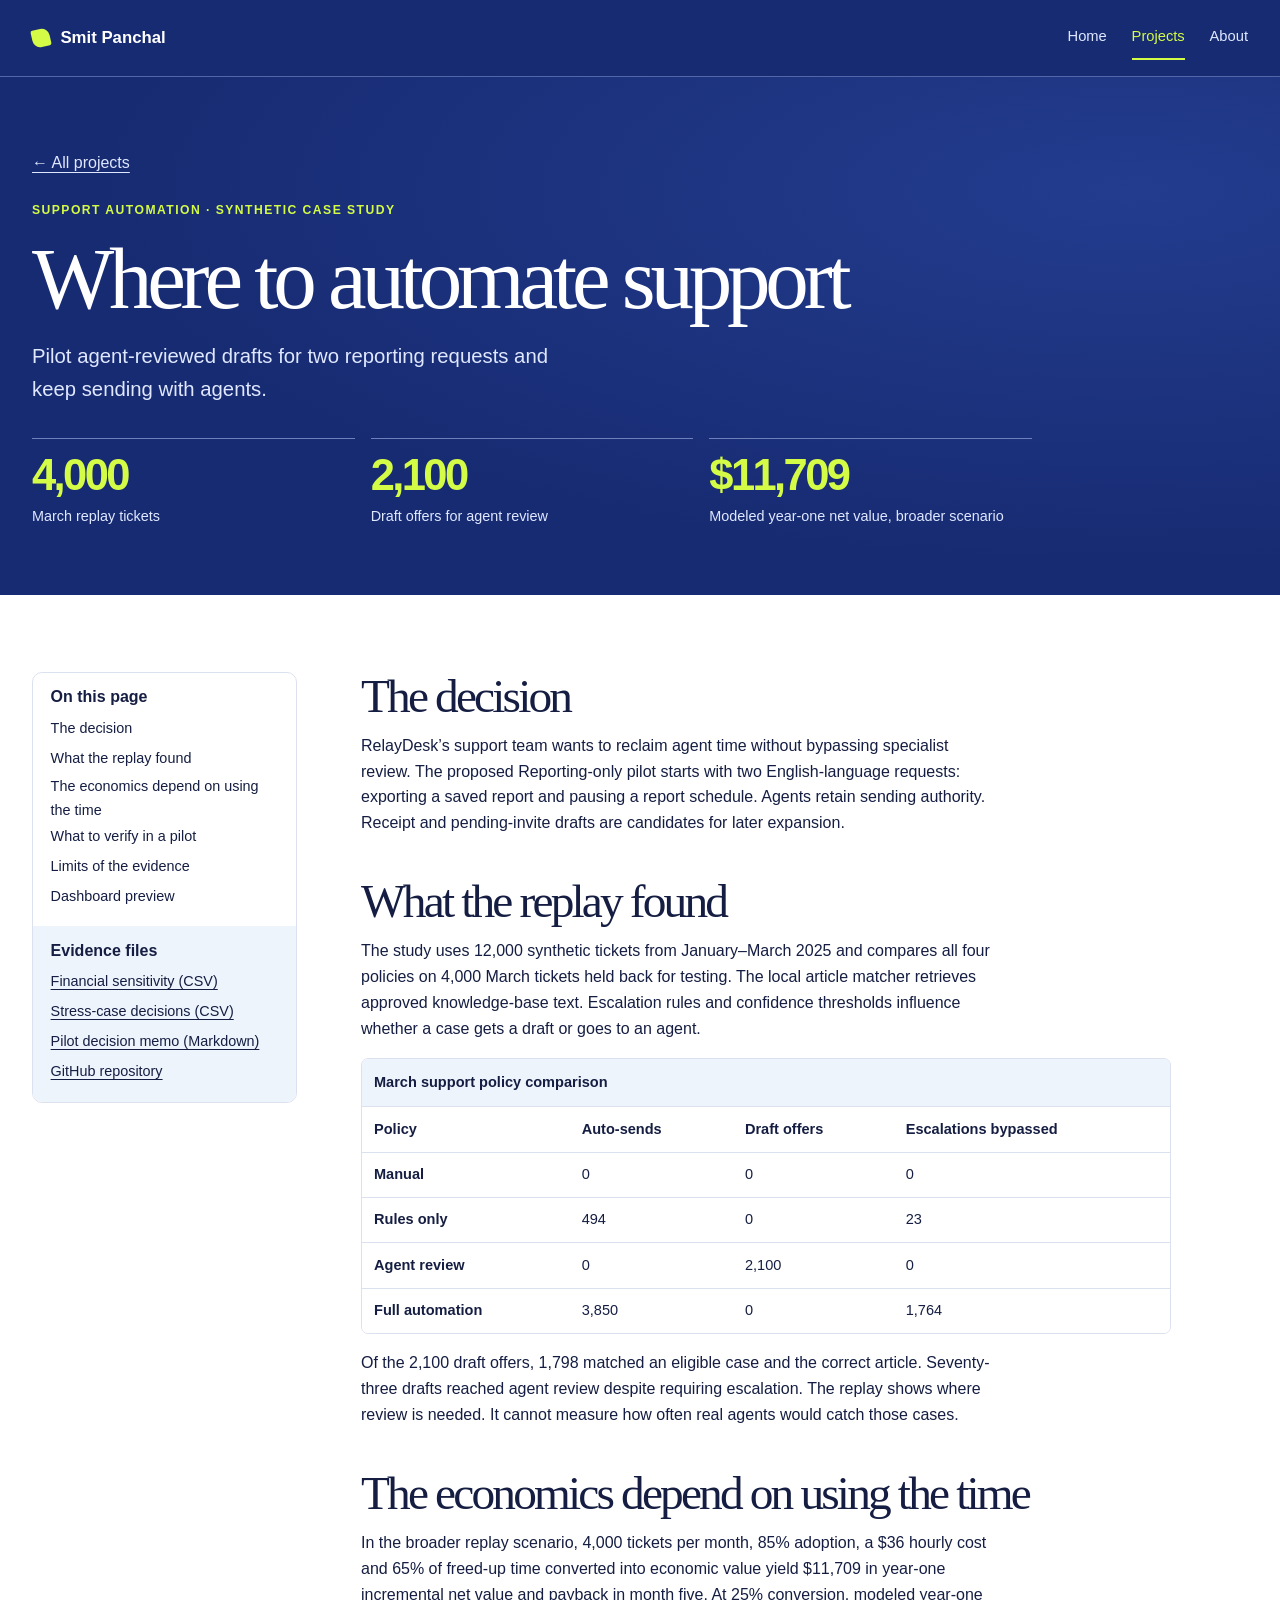
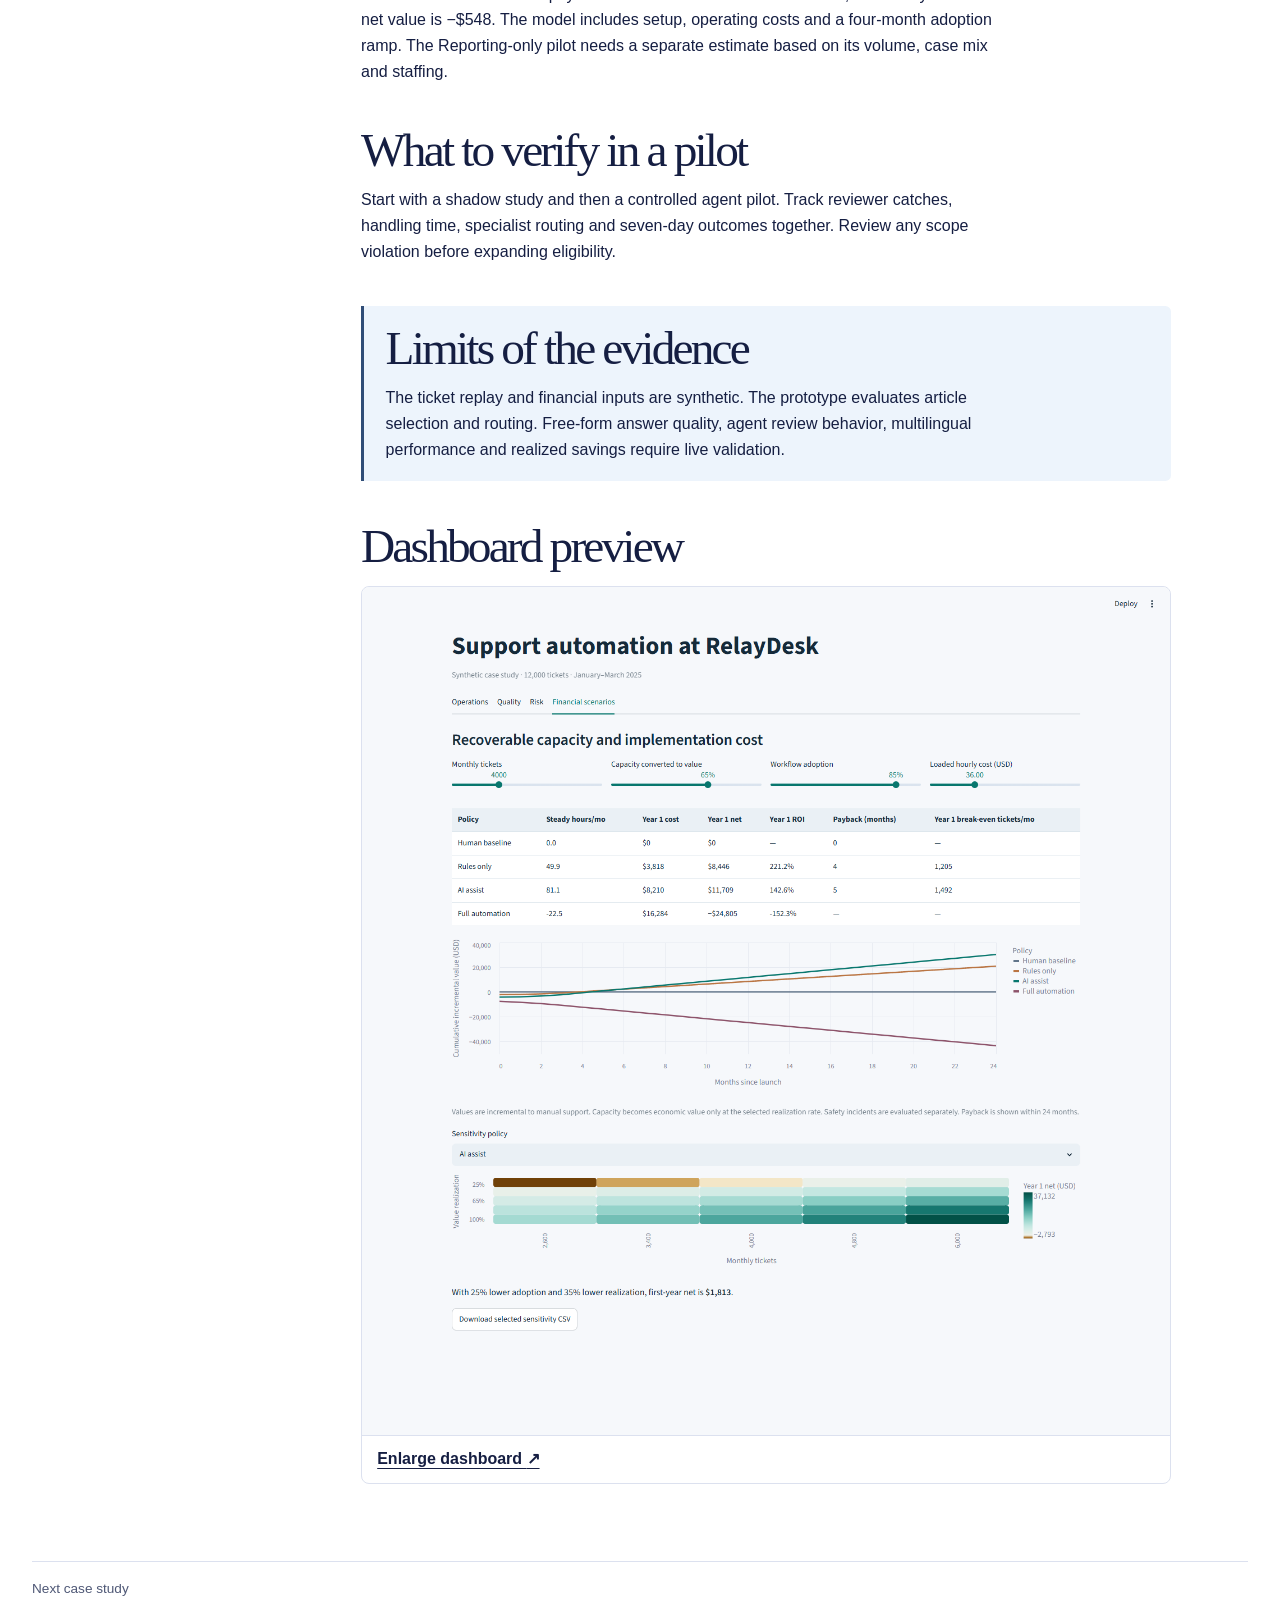
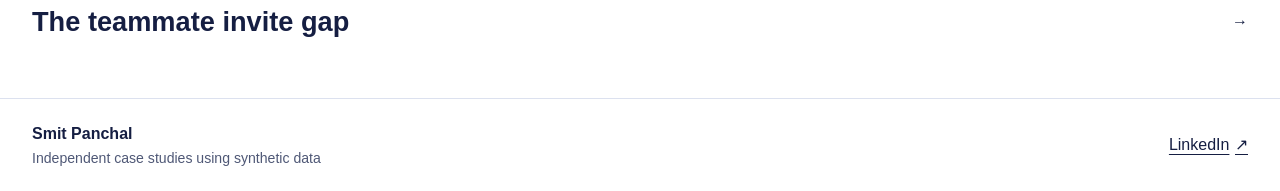
==== support-automation.html @ 5a7a0948 "Add portfolio source and evidence" ====
<!doctype html>
<html lang="en">
<head>
  <meta charset="utf-8">
  <meta name="viewport" content="width=device-width, initial-scale=1">
  <title>Where to automate support | Smit Panchal</title>
  <meta name="description" content="Compare four support workflows, inspect escalation failures, and model the economics of agent-reviewed drafts.">
  <meta property="og:title" content="Where to automate support | Smit Panchal">
  <meta property="og:description" content="Compare four support workflows, inspect escalation failures, and model the economics of agent-reviewed drafts.">
  <meta property="og:type" content="article">
  <meta property="og:site_name" content="Smit Panchal · AI Business Analyst">
  <link rel="canonical" href="https://itssmit1773-code.github.io/portfolio/support-automation.html">
  <meta property="og:url" content="https://itssmit1773-code.github.io/portfolio/support-automation.html">
  <meta property="og:image" content="https://itssmit1773-code.github.io/portfolio/assets/support-dashboard.png">
  <meta property="og:image:alt" content="Dashboard screenshot showing synthetic case study data">
  <meta name="twitter:card" content="summary_large_image">
  <meta name="theme-color" content="#172B72">
  <link rel="icon" href="assets/favicon.png" type="image/png">
  <link rel="stylesheet" href="assets/site.css">
  <script src="assets/profile.js" defer></script>
</head>
<body data-page="support-automation">
  <a class="skip" href="#main">Skip to content</a>
  <header class="site-header">
    <div class="wrap header-inner">
      <a class="brand" href="index.html"><span class="brand-mark" aria-hidden="true"></span>Smit Panchal</a>
      <nav aria-label="Main navigation">
        <a href="index.html">Home</a>
        <a href="projects.html" aria-current="location">Projects</a>
        <a href="about.html">About</a>
      </nav>
    </div>
  </header>
  <main id="main" tabindex="-1">

    <section class="case-top dark" data-accent="2">
      <div class="wrap case-hero">
        <a class="crumb" href="projects.html">← All projects</a>
        <p class="eyebrow">Support automation · Synthetic case study</p>
        <h1>Where to automate support</h1>
        <p class="intro">Pilot agent-reviewed drafts for two reporting requests and keep sending with agents.</p>
        <dl class="facts"><div><dt>March replay tickets</dt><dd>4,000</dd></div><div><dt>Draft offers for agent review</dt><dd>2,100</dd></div><div><dt>Modeled year-one net value, broader scenario</dt><dd>$11,709</dd></div></dl>
      </div>
    </section>
    <div class="wrap section case-grid" data-accent="2">
      <aside class="side" aria-label="Case study navigation and evidence">
        <nav class="case-nav" aria-label="In this case study">
          <h2>On this page</h2>
          <ul>
            <li><a href="#decision">The decision</a></li>
            <li><a href="#evidence">What the replay found</a></li>
            <li><a href="#economics">The economics depend on using the time</a></li>
            <li><a href="#pilot">What to verify in a pilot</a></li>
            <li><a href="#limits">Limits of the evidence</a></li>
            <li><a href="#dashboard">Dashboard preview</a></li>
          </ul>
        </nav>
        <section class="evidence" aria-labelledby="evidence-files">
          <h2 id="evidence-files">Evidence files</h2>
          <ul>
            <li><a href="assets/support-financial-sensitivity.csv" download>Financial sensitivity (CSV)</a></li>
            <li><a href="assets/support-challenge-decisions.csv" download>Stress-case decisions (CSV)</a></li>
            <li><a href="assets/support-decision-memo.md" download>Pilot decision memo (Markdown)</a></li>
            <li><a href="https://github.com/itssmit1773-code/genai-support-automation">GitHub repository</a></li>
          </ul>
        </section>
      </aside>
      <article class="case-article">
        <section id="decision">
          <h2>The decision</h2>
          <p>RelayDesk’s support team wants to reclaim agent time without bypassing specialist review. The proposed Reporting-only pilot starts with two English-language requests: exporting a saved report and pausing a report schedule. Agents retain sending authority. Receipt and pending-invite drafts are candidates for later expansion.</p>
        </section>
        <section id="evidence">
          <h2>What the replay found</h2>
          <p>The study uses 12,000 synthetic tickets from January–March 2025 and compares all four policies on 4,000 March tickets held back for testing. The local article matcher retrieves approved knowledge-base text. Escalation rules and confidence thresholds influence whether a case gets a draft or goes to an agent.</p>
          <div class="table-wrap" tabindex="0" role="region" aria-label="March support policy comparison"><table><caption>March support policy comparison</caption><thead><tr><th scope="col">Policy</th><th scope="col">Auto-sends</th><th scope="col">Draft offers</th><th scope="col">Escalations bypassed</th></tr></thead><tbody><tr><th scope="row">Manual</th><td>0</td><td>0</td><td>0</td></tr><tr><th scope="row">Rules only</th><td>494</td><td>0</td><td>23</td></tr><tr><th scope="row">Agent review</th><td>0</td><td>2,100</td><td>0</td></tr><tr><th scope="row">Full automation</th><td>3,850</td><td>0</td><td>1,764</td></tr></tbody></table></div>
          <p>Of the 2,100 draft offers, 1,798 matched an eligible case and the correct article. Seventy-three drafts reached agent review despite requiring escalation. The replay shows where review is needed. It cannot measure how often real agents would catch those cases.</p>
        </section>
        <section id="economics">
          <h2>The economics depend on using the time</h2>
          <p>In the broader replay scenario, 4,000 tickets per month, 85% adoption, a $36 hourly cost and 65% of freed-up time converted into economic value yield $11,709 in year-one incremental net value and payback in month five. At 25% conversion, modeled year-one net value is −$548. The model includes setup, operating costs and a four-month adoption ramp. The Reporting-only pilot needs a separate estimate based on its volume, case mix and staffing.</p>
        </section>
        <section id="pilot">
          <h2>What to verify in a pilot</h2>
          <p>Start with a shadow study and then a controlled agent pilot. Track reviewer catches, handling time, specialist routing and seven-day outcomes together. Review any scope violation before expanding eligibility.</p>
        </section>
        <section id="limits" class="notice">
          <h2>Limits of the evidence</h2>
          <p>The ticket replay and financial inputs are synthetic. The prototype evaluates article selection and routing. Free-form answer quality, agent review behavior, multilingual performance and realized savings require live validation.</p>
        </section>
        <section id="dashboard">
          <h2>Dashboard preview</h2>
          <figure class="screenshot">
            <a class="dashboard-preview" href="assets/support-dashboard.png" data-preview>
              <img src="assets/support-dashboard.png" width="1440" height="1510" alt="RelayDesk dashboard showing modeled financial scenarios for different support policies." loading="lazy" decoding="async">
              <span>Enlarge dashboard <span aria-hidden="true">↗</span></span>
            </a>
          </figure>
        </section>
      </article>
    </div>
    <nav class="wrap next-project" aria-label="Next case study">
      <a href="growth-retention.html"><span>Next case study</span><strong>The teammate invite gap</strong><span class="link-arrow" aria-hidden="true">→</span></a>
    </nav>
    <dialog class="preview-dialog" aria-labelledby="preview-title">
      <div class="dialog-bar">
        <h2 id="preview-title">Dashboard preview</h2>
        <a class="full-image">Open image file</a>
        <form method="dialog"><button type="submit" autofocus>Close <span aria-hidden="true">×</span></button></form>
      </div>
      <div class="dialog-image"></div>
    </dialog>
  </main>
  <footer class="site-footer">
    <div class="wrap foot-inner">
      <p><strong>Smit Panchal</strong><span>Independent case studies using synthetic data</span></p>
      <a href="https://www.linkedin.com/in/smitpanchal17">LinkedIn <span aria-hidden="true">↗</span></a>
    </div>
  </footer>
</body>
</html>
---- assets/site.css ----
:root {
  color-scheme: light;
  --paper: #ffffff;
  --white: #ffffff;
  --ink: #151e42;
  --muted: #4f5876;
  --line: #dce1ef;
  --blue: #172b72;
  --blue-light: #e0e8ff;
  --lime: #d4fb45;
  --accent: #253d8e;
  --wash: #edf1ff;
  --display: "Instrument Serif", Georgia, serif;
  --body: "Instrument Sans", "Segoe UI", sans-serif;
  font-family: var(--body);
}
* { box-sizing: border-box; }
body { margin: 0; background: var(--paper); color: var(--ink); font-size: 1rem; line-height: 1.62; }
[hidden] { display: none !important; }
a { color: inherit; text-underline-offset: .23em; }
a:hover { text-decoration-thickness: 2px; }
:focus-visible { outline: 3px solid var(--blue); outline-offset: 4px; }
.dark :focus-visible, .site-header :focus-visible { outline-color: var(--lime); }
img { display: block; max-width: 100%; height: auto; }
.wrap { width: min(1220px, calc(100% - 4rem)); margin-inline: auto; }
.skip { position: fixed; inset: .5rem auto auto .5rem; transform: translateY(-150%); z-index: 4; background: var(--lime); color: var(--ink); padding: .65rem 1rem; }
.skip:focus { transform: none; }
.site-header, .dark { color: var(--white); background: var(--blue); }
.site-header { border-bottom: 1px solid #5267a8; }
.header-inner, .foot-inner { display: flex; align-items: center; justify-content: space-between; gap: .35rem 1.75rem; flex-wrap: wrap; }
.header-inner { min-height: 76px; padding-block: .45rem; }
.brand { display: inline-flex; gap: .65rem; align-items: center; font-weight: 700; text-decoration: none; font-size: 1.05rem; min-height: 44px; }
.brand-mark { width: 18px; height: 18px; background: var(--lime); border-radius: 2px 8px 2px 8px; transform: rotate(-13deg); }
.site-header nav { display: flex; gap: .2rem 1.55rem; }
.site-header nav a { display: grid; place-items: center; min-height: 44px; text-decoration: none; border-bottom: 2px solid transparent; color: var(--blue-light); font-size: .92rem; }
.site-header nav a:hover, .site-header nav [aria-current] { color: var(--lime); border-color: var(--lime); }
h1, h2, h3, p { margin: 0 0 1rem; }
h1, h2, h3 { text-wrap: balance; }
h1, h2 { font-family: var(--display); font-weight: 400; letter-spacing: -.06em; line-height: 1.02; }
h1 { font-size: clamp(3.45rem, 7.8vw, 7rem); }
h2 { font-size: clamp(2.15rem, 4.7vw, 3.65rem); }
h3 { font-size: clamp(1.37rem, 2.15vw, 1.75rem); letter-spacing: -.045em; line-height: 1.16; }
.eyebrow { color: var(--accent); font-weight: 750; font-size: .76rem; text-transform: uppercase; letter-spacing: .12em; margin-bottom: .9rem; }
.dark .eyebrow { color: var(--lime); }
.intro { font-size: clamp(1.07rem, 2.1vw, 1.27rem); max-width: 48ch; color: var(--muted); }
.dark .intro { color: var(--blue-light); }
.hero-grid { display: grid; grid-template-columns: minmax(0, 1fr) minmax(0, 1fr); align-items: center; gap: 1rem 2rem; padding-block: clamp(2.65rem, 4.5vw, 4.75rem); }
.home-hero { position: relative; isolation: isolate; border-bottom: 1px solid var(--line); }
.home-hero::before {
  position: absolute; inset: 0; z-index: -1; content: "";
  background: var(--blue);
  clip-path: polygon(57% 0, 100% 0, 100% 100%, 47% 100%);
}
.hero-copy { padding-right: clamp(0rem, 2vw, 2rem); }
.hero-copy h1 {
  margin-bottom: 1.25rem; font-family: var(--body); font-weight: 750;
  font-size: clamp(3rem, 5.45vw, 5.5rem); letter-spacing: -.065em;
}
.hero-copy .intro { max-width: 40ch; }
.actions { display: flex; align-items: center; gap: .5rem 1.5rem; flex-wrap: wrap; margin-top: 1.55rem; }
.actions a { min-height: 44px; display: inline-flex; align-items: center; gap: .65rem; font-weight: 700; }
.button { display: inline-flex; gap: 1.25rem; justify-content: space-between; padding: .65rem 1.05rem; border: 1px solid var(--blue); border-radius: .36rem; background: var(--lime); color: var(--blue); text-decoration: none; }
.button:hover { background: #e6ff86; }
.link-arrow { display: inline-block; transition: transform .2s ease; }
a:hover .link-arrow, a:focus-visible .link-arrow { transform: translateX(.24rem); }

.hero-art { height: clamp(315px, 36vw, 450px); display: grid; place-items: center; position: relative; isolation: isolate; overflow: hidden; }
.art-grid { position: absolute; inset: 4%; background-image: radial-gradient(#9badf0 1px, transparent 1px); background-size: 19px 19px; opacity: .55; mask-image: radial-gradient(ellipse, #000 34%, transparent 73%); }
.scene { position: relative; width: 310px; height: 224px; perspective: 850px; display: grid; place-items: center; }
.chart-plane { position: relative; width: 295px; height: 162px; transform-style: preserve-3d; transform: rotateX(57deg) rotateZ(-33deg); transition: transform .55s cubic-bezier(.2,.65,.3,1); background: repeating-linear-gradient(0deg, transparent 0 26px, #6276b7 26px 27px), repeating-linear-gradient(90deg, #263c87 0 26px, #6276b7 26px 27px); border: 1px solid #8196dd; box-shadow: 12px 28px 0 #0c1b50, 14px 32px 50px #0c1b50; }
.cube { --depth: 49px; width: 46px; height: var(--depth); position: absolute; bottom: 50px; transform-style: preserve-3d; }
.cube i, .cube b, .cube em { position: absolute; display: block; backface-visibility: visible; }
.cube i { inset: auto 0 0; height: var(--height); background: var(--front); transform: rotateX(-90deg); transform-origin: bottom; }
.cube b { inset: 0 0 0 auto; width: var(--height); background: var(--edge); transform: rotateY(90deg); transform-origin: right; }
.cube em { inset: 0; background: var(--top); transform: translateZ(var(--height)); border: 1px solid #ffffff4f; }
.cube-one { left: 26px; --height: 49px; --front: #5776d2; --edge: #3f58ad; --top: #91a9f2; }
.cube-two { left: 91px; --height: 82px; --front: #7795e8; --edge: #4b69c4; --top: #adc0ff; }
.cube-three { left: 156px; --height: 116px; --front: #9fb6f0; --edge: #667fc9; --top: #e0e8ff; }
.cube-four { left: 221px; --height: 149px; --front: #b5db31; --edge: #86a924; --top: var(--lime); }
@media (hover: hover) and (pointer: fine) {
  .hero-art:hover .chart-plane { transform: rotateX(52deg) rotateZ(-29deg); }
}
.section { padding-block: clamp(2.8rem, 6vw, 5.2rem); }
.section-title { display: flex; align-items: baseline; justify-content: space-between; flex-wrap: wrap; gap: .2rem 1.5rem; margin-bottom: 1.3rem; }
.section-title p { color: var(--muted); }
.work-list { display: grid; grid-template-columns: repeat(3, minmax(0, 1fr)); gap: 1.05rem; }
[data-accent="1"] { --accent: #4052a6; --wash: #f0f2ff; }
[data-accent="2"] { --accent: #304d77; --wash: #edf4fc; }
.work-card { display: flex; flex-direction: column; position: relative; background: var(--white); border: 1px solid var(--line); border-radius: .72rem; transition: border-color .24s ease, box-shadow .24s ease; }
.work-card:hover, .work-card:focus-within { border-color: var(--accent); box-shadow: 0 13px 28px #172b7217; }
.work-card h3 a, .project-row h2 a { text-decoration: none; }
.work-card h3 a::after, .project-row h2 a::after { position: absolute; inset: 0; content: ""; border-radius: inherit; }
.work-card h3 a:hover, .project-row h2 a:hover { text-decoration: underline; text-decoration-thickness: .05em; }
.work-copy { padding: 1.35rem 3rem 1.15rem 1.3rem; }
.work-copy p:not(.eyebrow), .project-result p:last-child { color: var(--muted); }
.card-arrow { position: absolute; display: grid; place-items: center; border: 1px solid var(--line); background: var(--white); color: var(--ink); border-radius: 100%; width: 2.15rem; height: 2.15rem; inset: auto .75rem .8rem auto; transition: background .24s ease, color .24s ease, transform .24s ease; }
.work-card:hover .card-arrow, .work-card:focus-within .card-arrow, .project-row:hover .card-arrow, .project-row:focus-within .card-arrow { background: var(--accent); color: white; transform: translate(2px, -2px); }
.mini-chart { min-height: 236px; display: flex; flex-direction: column; background: var(--wash); margin: 0; padding: 1.2rem; border-radius: .65rem .65rem 0 0; }
.mini-chart figcaption { font-weight: 750; margin-bottom: .52rem; }
.bar-list { padding: 0; margin: 0; list-style: none; display: grid; gap: .37rem; font-size: .82rem; }
.bar-label { display: flex; justify-content: space-between; gap: .5rem; }
.bar-label strong, td { font-variant-numeric: tabular-nums; }
.track { display: block; background: #172b7220; height: .29rem; border-radius: 1rem; margin-top: .17rem; }
.fill { display: block; background: var(--accent); height: 100%; border-radius: inherit; }
[data-amount="100.00"] { width: 100.00%; }
[data-amount="78.16"] { width: 78.16%; }
[data-amount="44.45"] { width: 44.45%; }
[data-amount="31.62"] { width: 31.62%; }
[data-amount="25.30"] { width: 25.30%; }
[data-amount="18.93"] { width: 18.93%; }
[data-amount="13.70"] { width: 13.70%; }
[data-amount="0.57"] { width: 0.57%; }
[data-amount="0.00"] { width: 0.00%; }
[data-amount="44.10"] { width: 44.10%; }
.mini-chart .quiet { color: var(--muted); font-size: .78rem; margin: auto 0 0; padding-top: .62rem; }
.project-list { border-top: 1px solid var(--line); margin-top: 2.4rem; }
.project-row { display: grid; grid-template-columns: 1fr .9fr; gap: 1rem 2rem; position: relative; border-bottom: 1px solid var(--line); padding: 1.5rem 3.3rem 1.5rem 1rem; transition: background .24s ease; }
.project-row:hover, .project-row:focus-within { background: var(--wash); }
.project-row h2 { font-size: clamp(2rem, 4.2vw, 3.25rem); margin-bottom: .65rem; }
.project-row .card-arrow { inset: 1.5rem .6rem auto auto; }
.project-row .method { font-size: .88rem; color: var(--muted); }
.project-row p:last-child { margin-bottom: 0; }

.case-top { background: radial-gradient(ellipse at 88% 22%, #233c8e, var(--blue) 65%); }
.case-hero { padding-block: clamp(2rem, 5vw, 4.5rem); }
.case-hero h1 { max-width: 20ch; font-size: clamp(3rem, 6.8vw, 6rem); }
.crumb { display: inline-flex; align-items: center; min-height: 44px; margin-bottom: 1rem; color: var(--blue-light); }
.facts { display: grid; grid-template-columns: repeat(3, minmax(0, 1fr)); gap: .55rem 1rem; margin: 2rem 0 0; max-width: 1000px; }
.facts div { display: flex; flex-direction: column-reverse; justify-content: flex-end; border-top: 1px solid #6d80bc; padding-block: .75rem .15rem; }
.facts dt { font-size: .9rem; color: var(--blue-light); }
.facts dd { margin: 0 0 .35rem; color: var(--lime); font-size: clamp(1.55rem, 3.4vw, 2.9rem); letter-spacing: -.06em; font-weight: 650; line-height: 1.12; }
.case-grid { display: grid; grid-template-columns: minmax(0, 265px) minmax(0, 1fr); gap: 2rem clamp(2rem, 5vw, 5rem); align-items: start; }
.case-article { max-width: 810px; }
.case-article > section { scroll-margin-top: 1.25rem; }
.case-article > section + section { margin-top: 2.55rem; }
.case-article p { max-width: 71ch; }
.case-article h2 { font-size: clamp(2rem, 3.7vw, 3.1rem); margin-bottom: .8rem; }
.side { border: 1px solid var(--line); border-radius: .62rem; background: var(--white); }
.side nav, .side section { padding: .9rem 1.1rem; }
.side h2 { font: 700 1rem/1.25 var(--body); letter-spacing: 0; margin-bottom: .4rem; }
.side ul { padding: 0; margin: 0; list-style: none; }
.side a { display: inline-flex; align-items: center; min-height: 30px; font-size: .9rem; }
.case-nav a { text-decoration: none; }
.case-nav a:hover { text-decoration: underline; }
.evidence { background: var(--wash); border-radius: 0 0 .58rem .58rem; }
.notice { padding: 1.15rem 1.35rem; background: var(--wash); border-left: 3px solid var(--accent); border-radius: 0 .35rem .35rem 0; }
.notice p:last-child { margin-bottom: 0; }
.table-wrap { overflow: auto; border: 1px solid var(--line); border-radius: .45rem; margin-block: 1rem; }
table { border-collapse: collapse; width: 100%; background: var(--white); font-size: .91rem; }
caption { padding: .75rem; font-weight: 750; text-align: left; background: var(--wash); }
td, th { padding: .65rem .75rem; border-top: 1px solid var(--line); text-align: left; vertical-align: top; }
.screenshot { margin: 1rem 0 0; }
.dashboard-preview { display: block; border: 1px solid var(--line); border-radius: .5rem; background: var(--white); color: var(--ink); }
.dashboard-preview img { border-radius: .47rem .47rem 0 0; width: 100%; }
.dashboard-preview > span { display: block; padding: .68rem .95rem; font-weight: 700; border-top: 1px solid var(--line); }
.preview-dialog { color: var(--ink); width: min(95vw, 1400px); max-height: 94vh; padding: 0; background: var(--white); border: 1px solid var(--line); border-radius: .65rem; overflow: hidden; }
.preview-dialog[open] { display: flex; flex-direction: column; }
.preview-dialog::backdrop { background: #101d49dc; }
.dialog-bar { display: flex; gap: .35rem 1rem; flex-wrap: wrap; align-items: center; padding: .55rem 1rem; border-bottom: 1px solid var(--line); }
.dialog-bar h2 { font: 700 1rem/1.2 var(--body); letter-spacing: 0; margin: 0 auto 0 0; }
.dialog-bar button { border: 1px solid var(--line); border-radius: .3rem; padding: .35rem .7rem; min-height: 44px; background: var(--paper); color: inherit; cursor: pointer; font: 650 .92rem var(--body); }
.dialog-image { overflow: auto; }
.dialog-image img { margin-inline: auto; }
.next-project { border-top: 1px solid var(--line); margin-bottom: 2.4rem; }
.next-project a { display: grid; grid-template-columns: 1fr auto; align-items: center; padding: 1rem 0; text-decoration: none; }
.next-project a span:first-child { grid-column: 1 / -1; color: var(--muted); font-size: .85rem; }
.next-project strong { font-size: clamp(1.25rem, 3vw, 1.7rem); }
.next-project a:hover strong { text-decoration: underline; }
.about-grid { display: grid; grid-template-columns: 1fr .73fr; align-items: start; gap: 2rem clamp(2rem, 7vw, 6rem); }
.about-copy > p { max-width: 56ch; }
.about-methods { padding: clamp(1.25rem, 3vw, 2.2rem); border: 1px solid var(--line); border-radius: .65rem; background: var(--wash); }
.about-methods h2 { font-size: clamp(1.9rem, 3.2vw, 2.8rem); }
.about-methods dl { margin-bottom: 0; }
.about-methods dt { font-weight: 750; }
.about-methods dd { margin: .18rem 0 0; color: var(--muted); }
.about-methods dl div { border-top: 1px solid var(--line); padding-block: .7rem; }
.site-footer { border-top: 1px solid var(--line); }
.foot-inner { padding-block: 1.35rem; }
.foot-inner p { margin: 0; }
.foot-inner p span { display: block; color: var(--muted); font-size: .88rem; }
.foot-inner a { display: inline-flex; min-height: 44px; align-items: center; gap: .35rem; }
@media (prefers-reduced-motion: no-preference) {
  .reveal { animation: reveal .48s ease-out both; }
  @keyframes reveal {
    from { opacity: .72; transform: translateY(8px); }
    to { opacity: 1; transform: translateY(0); }
  }
  .reveal:focus-within { animation: none; }
}
@media (prefers-reduced-motion: reduce) {
  *, *::before, *::after { animation: none !important; transition: none !important; }
  .hero-art:hover .chart-plane { transform: rotateX(57deg) rotateZ(-33deg); }
  a:hover .link-arrow, a:focus-visible .link-arrow, .work-card:hover .card-arrow, .work-card:focus-within .card-arrow, .project-row:hover .card-arrow, .project-row:focus-within .card-arrow { transform: none; }
}
@media (min-width: 970px) and (min-height: 780px) {
  .side { position: sticky; top: 1.25rem; }
}
@media (max-width: 920px) {
  .work-list { grid-template-columns: 1fr; }
  .work-card { display: grid; grid-template-columns: minmax(0, .9fr) minmax(0, 1fr); }
  .mini-chart { min-height: auto; border-radius: .65rem 0 0 .65rem; }
}
@media (max-width: 720px) {
  .wrap { width: calc(100% - 2.4rem); }
  .hero-grid, .case-grid, .about-grid { grid-template-columns: 1fr; }
  .hero-grid { gap: 1.8rem; padding-block: 2.8rem 0; }
  .home-hero::before { display: none; }
  .hero-copy { padding-right: 0; }
  .hero-art { height: 260px; margin-inline: -1.2rem; background: var(--blue); clip-path: polygon(0 9%, 100% 0, 100% 100%, 0 100%); }
  .scene { scale: .76; translate: 0 11px; }
  .side { display: grid; grid-template-columns: 1fr 1fr; }
  .side a { min-height: 34px; }
  .evidence { border-radius: 0 .58rem .58rem 0; }
  .project-row { grid-template-columns: 1fr; gap: .7rem; padding-left: 0; }
}
@media (max-width: 490px) {
  .header-inner { gap: 0 1rem; min-height: 58px; }
  .site-header nav { gap: .75rem; }
  .brand { gap: .4rem; font-size: .95rem; }
  .brand-mark { width: 13px; height: 13px; }
  .site-header nav a { font-size: .85rem; }
  .work-card { display: flex; }
  .work-copy { order: -1; }
  .work-card .card-arrow { inset: 1rem .75rem auto auto; }
  .mini-chart { border-radius: 0 0 .65rem .65rem; }
  .facts { grid-template-columns: 1fr; margin-top: 1.4rem; }
  .facts div { flex-direction: row-reverse; justify-content: flex-end; gap: .6rem; align-items: baseline; }
  .facts dd { flex: 0 0 auto; }
  .side { grid-template-columns: 1fr; }
  .evidence { border-radius: 0 0 .58rem .58rem; }
  th, td { padding: .48rem .42rem; font-size: .82rem; }
  .hero-art { height: 235px; }
  .scene { scale: .69; translate: 0 14px; }
  .about-grid { padding-top: 2.4rem; }
}
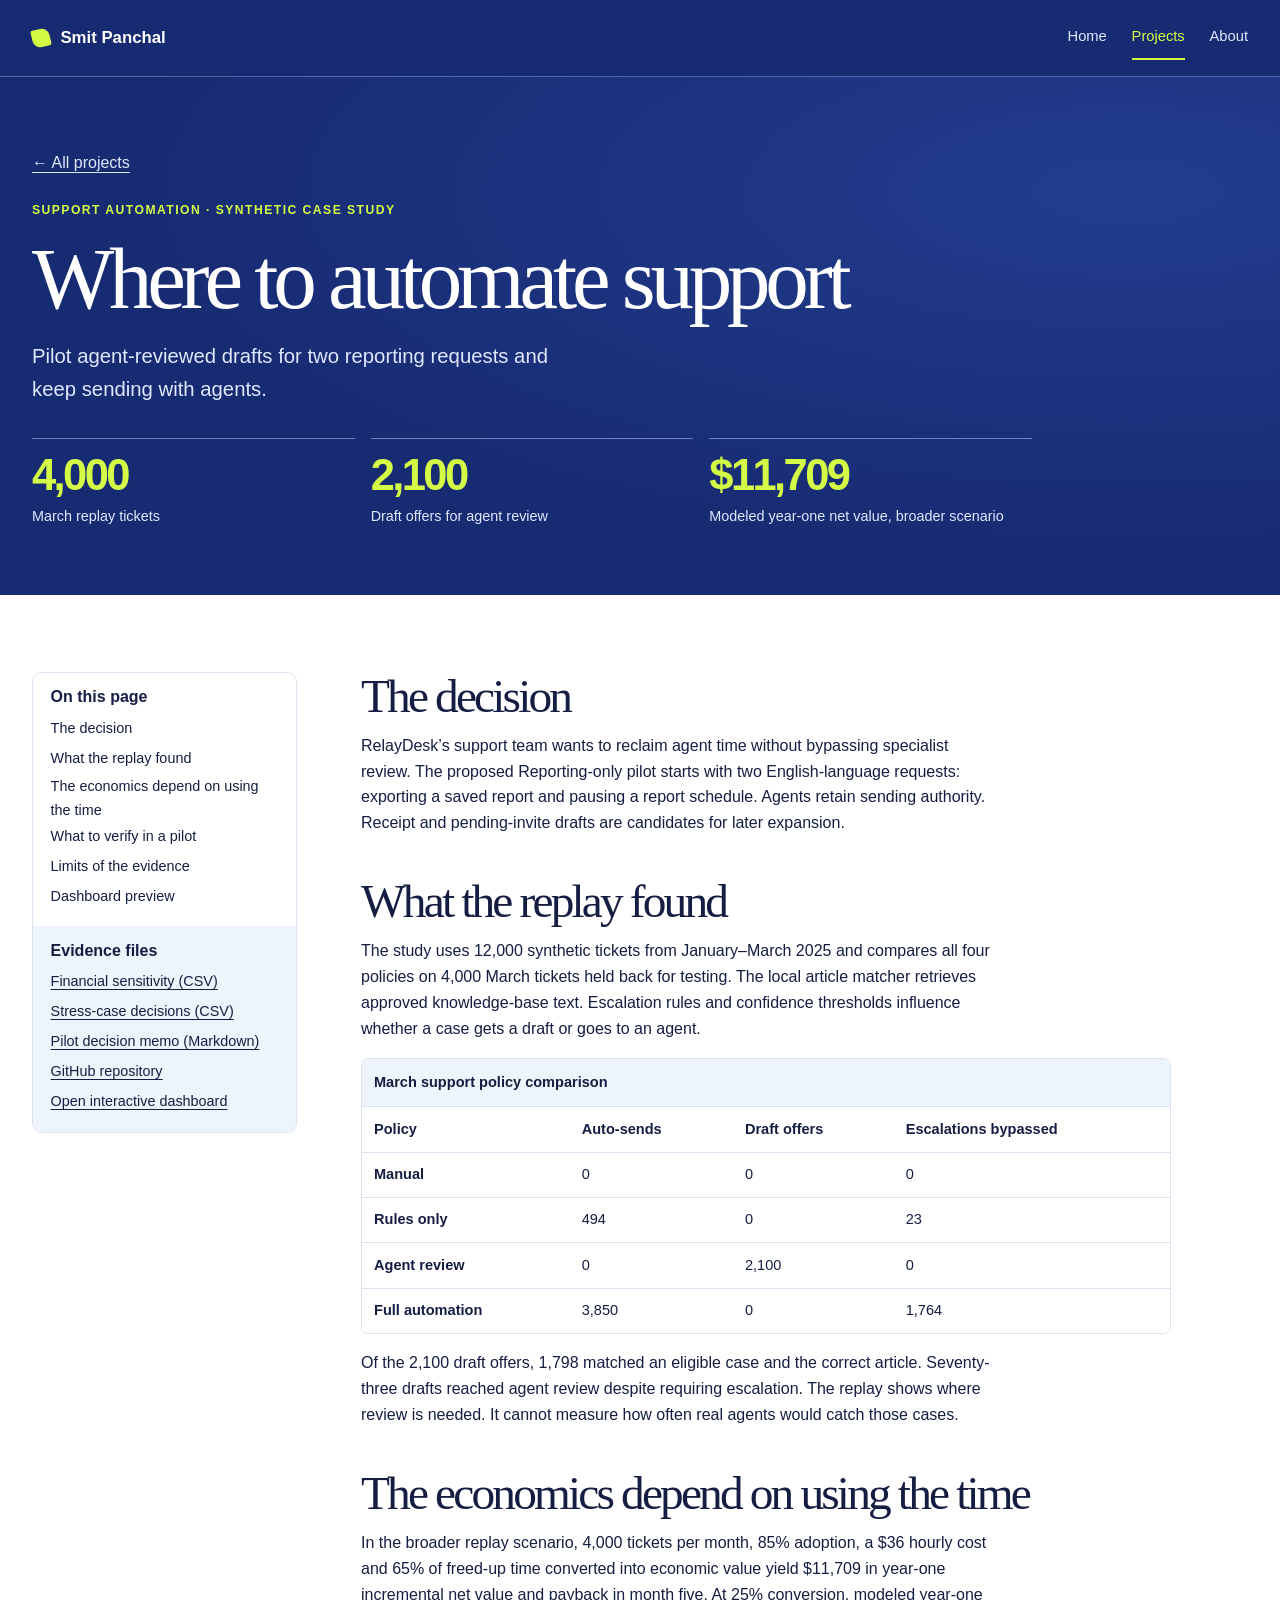
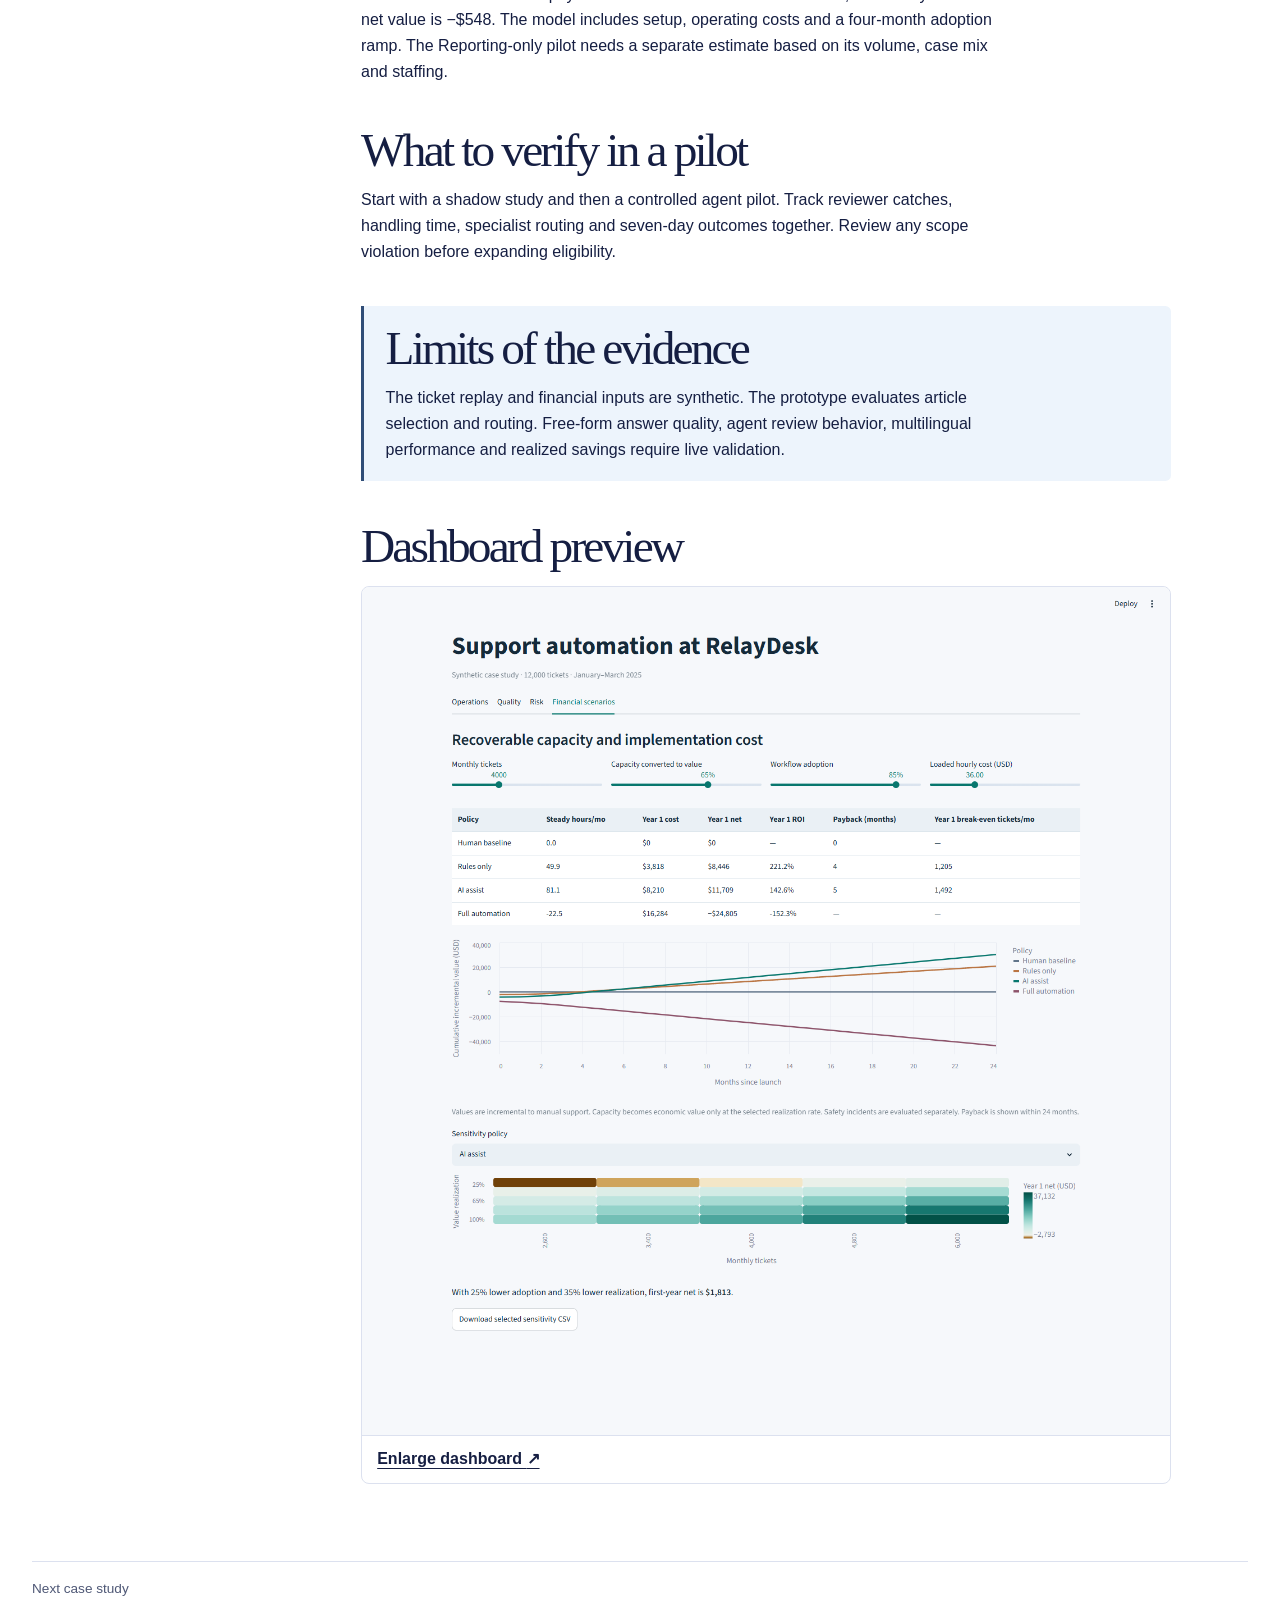
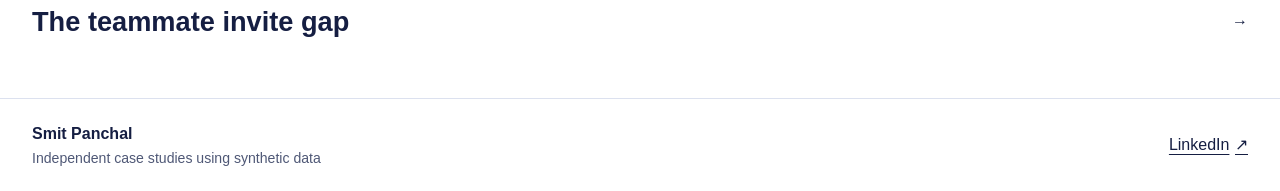
==== commit ab56b42c: "Link the live portfolio and dashboards" ====
--- a/support-automation.html
+++ b/support-automation.html
@@ -61,7 +61,8 @@
             <li><a href="assets/support-financial-sensitivity.csv" download>Financial sensitivity (CSV)</a></li>
             <li><a href="assets/support-challenge-decisions.csv" download>Stress-case decisions (CSV)</a></li>
             <li><a href="assets/support-decision-memo.md" download>Pilot decision memo (Markdown)</a></li>
-            <li><a href="https://github.com/itssmit1773-code/genai-support-automation">GitHub repository</a></li>
+            <li><a href="https://github.com/itssmit1773-code/genai-support-automation">GitHub repository</a></li>
+            <li><a href="https://a8xrb8vcshwhvz3ekjqkmt.streamlit.app/">Open interactive dashboard</a></li>
           </ul>
         </section>
       </aside>
